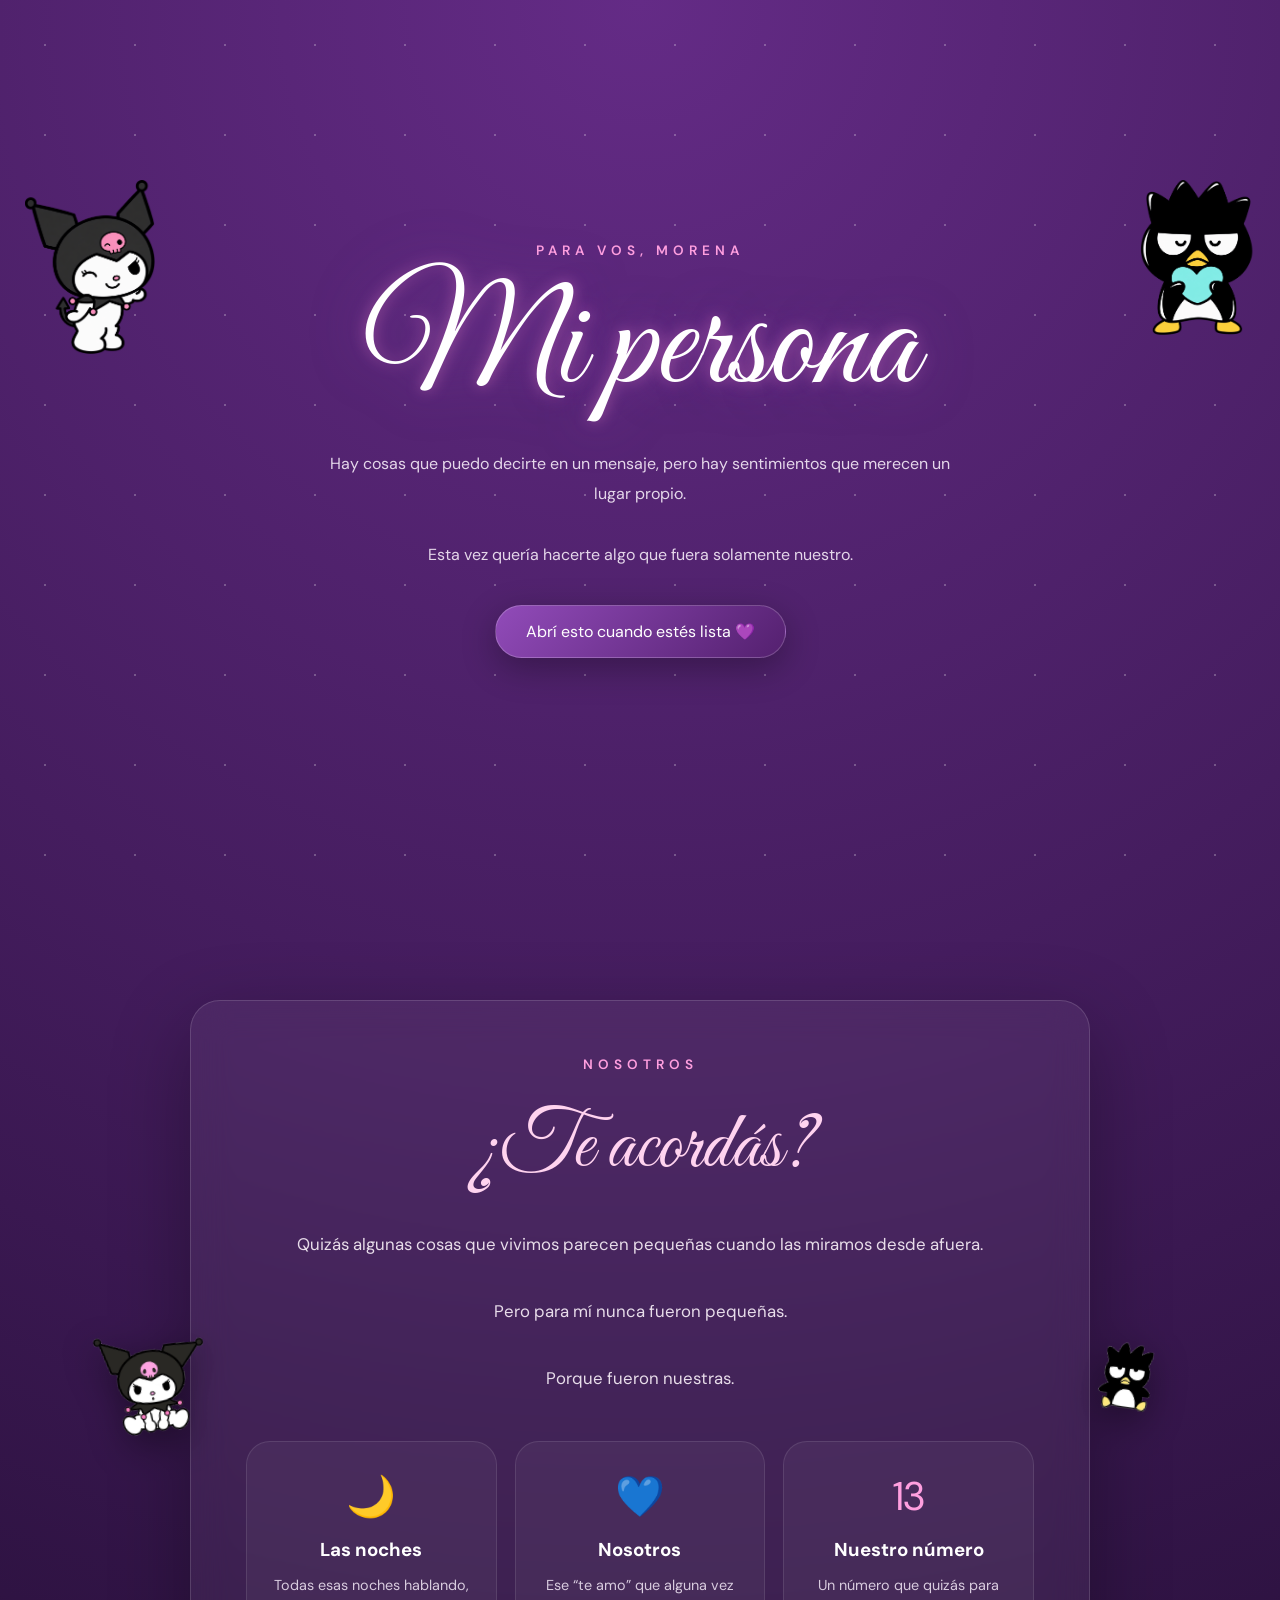
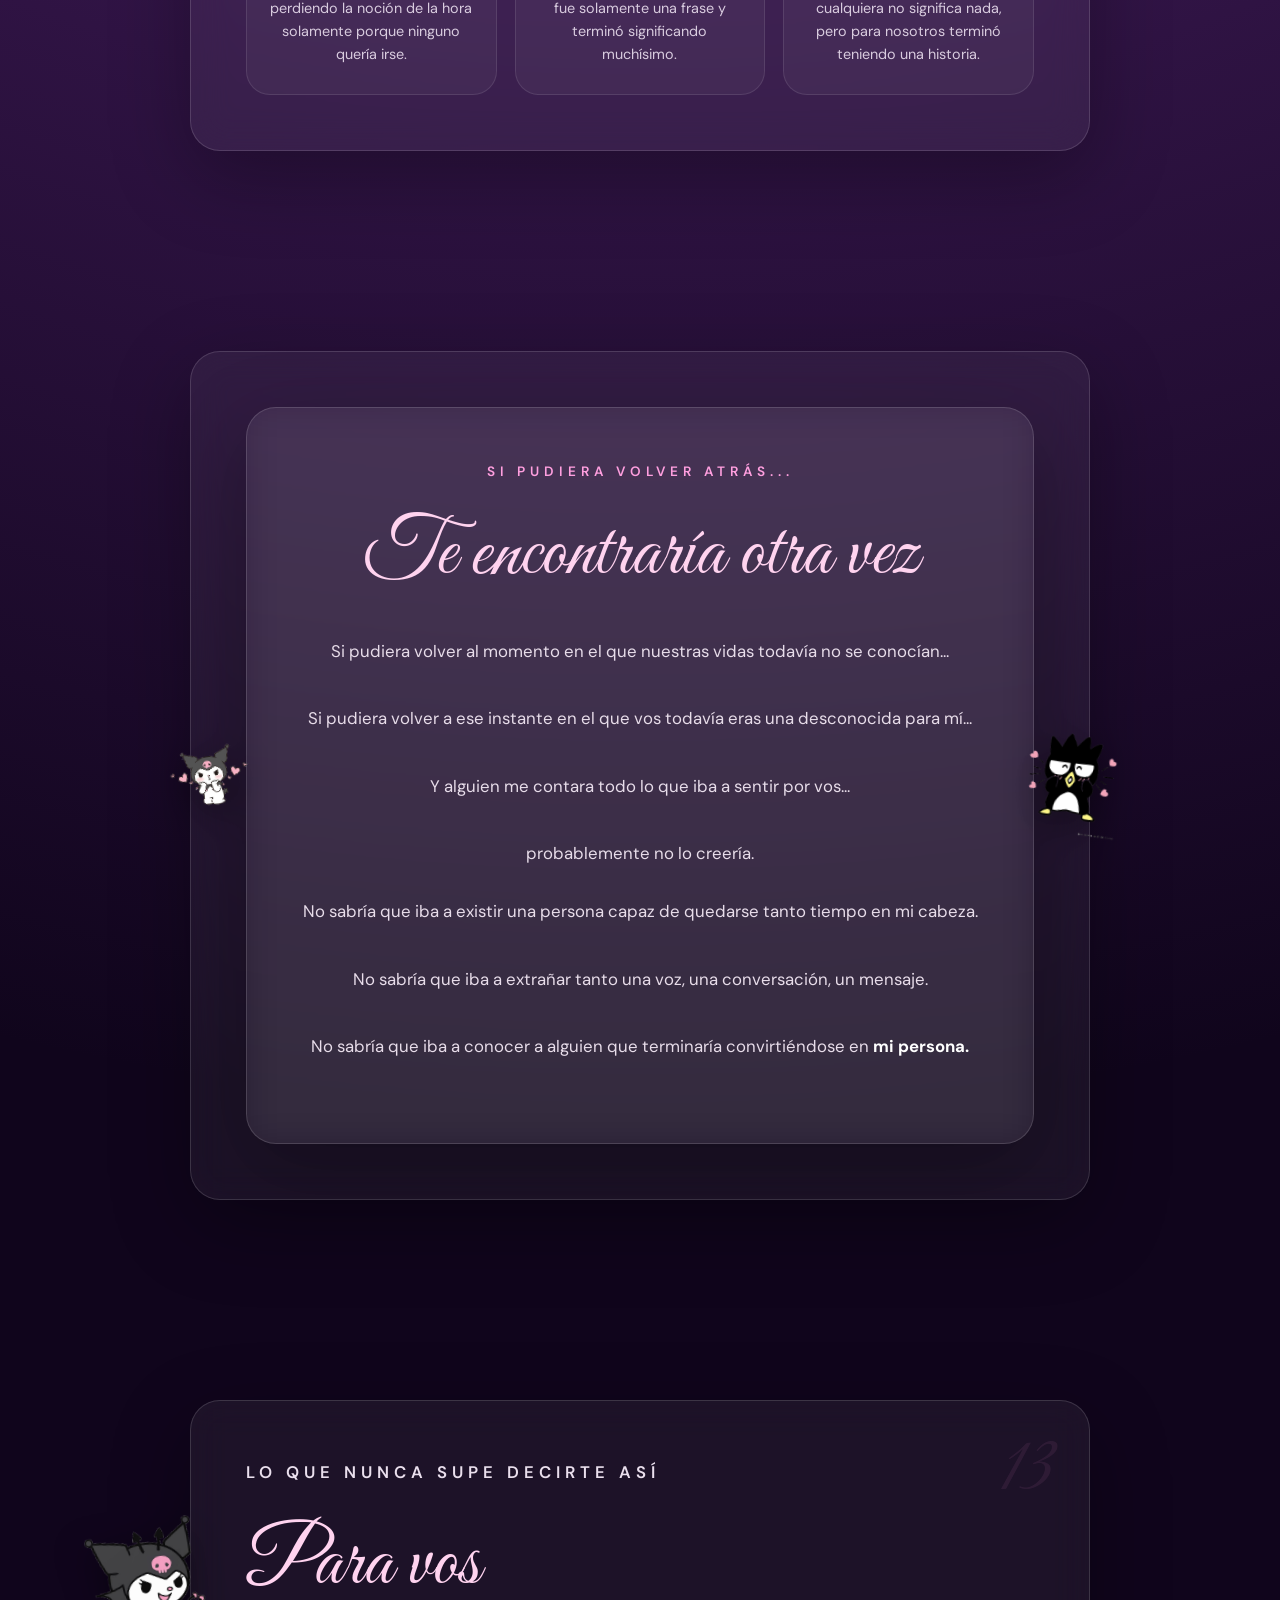
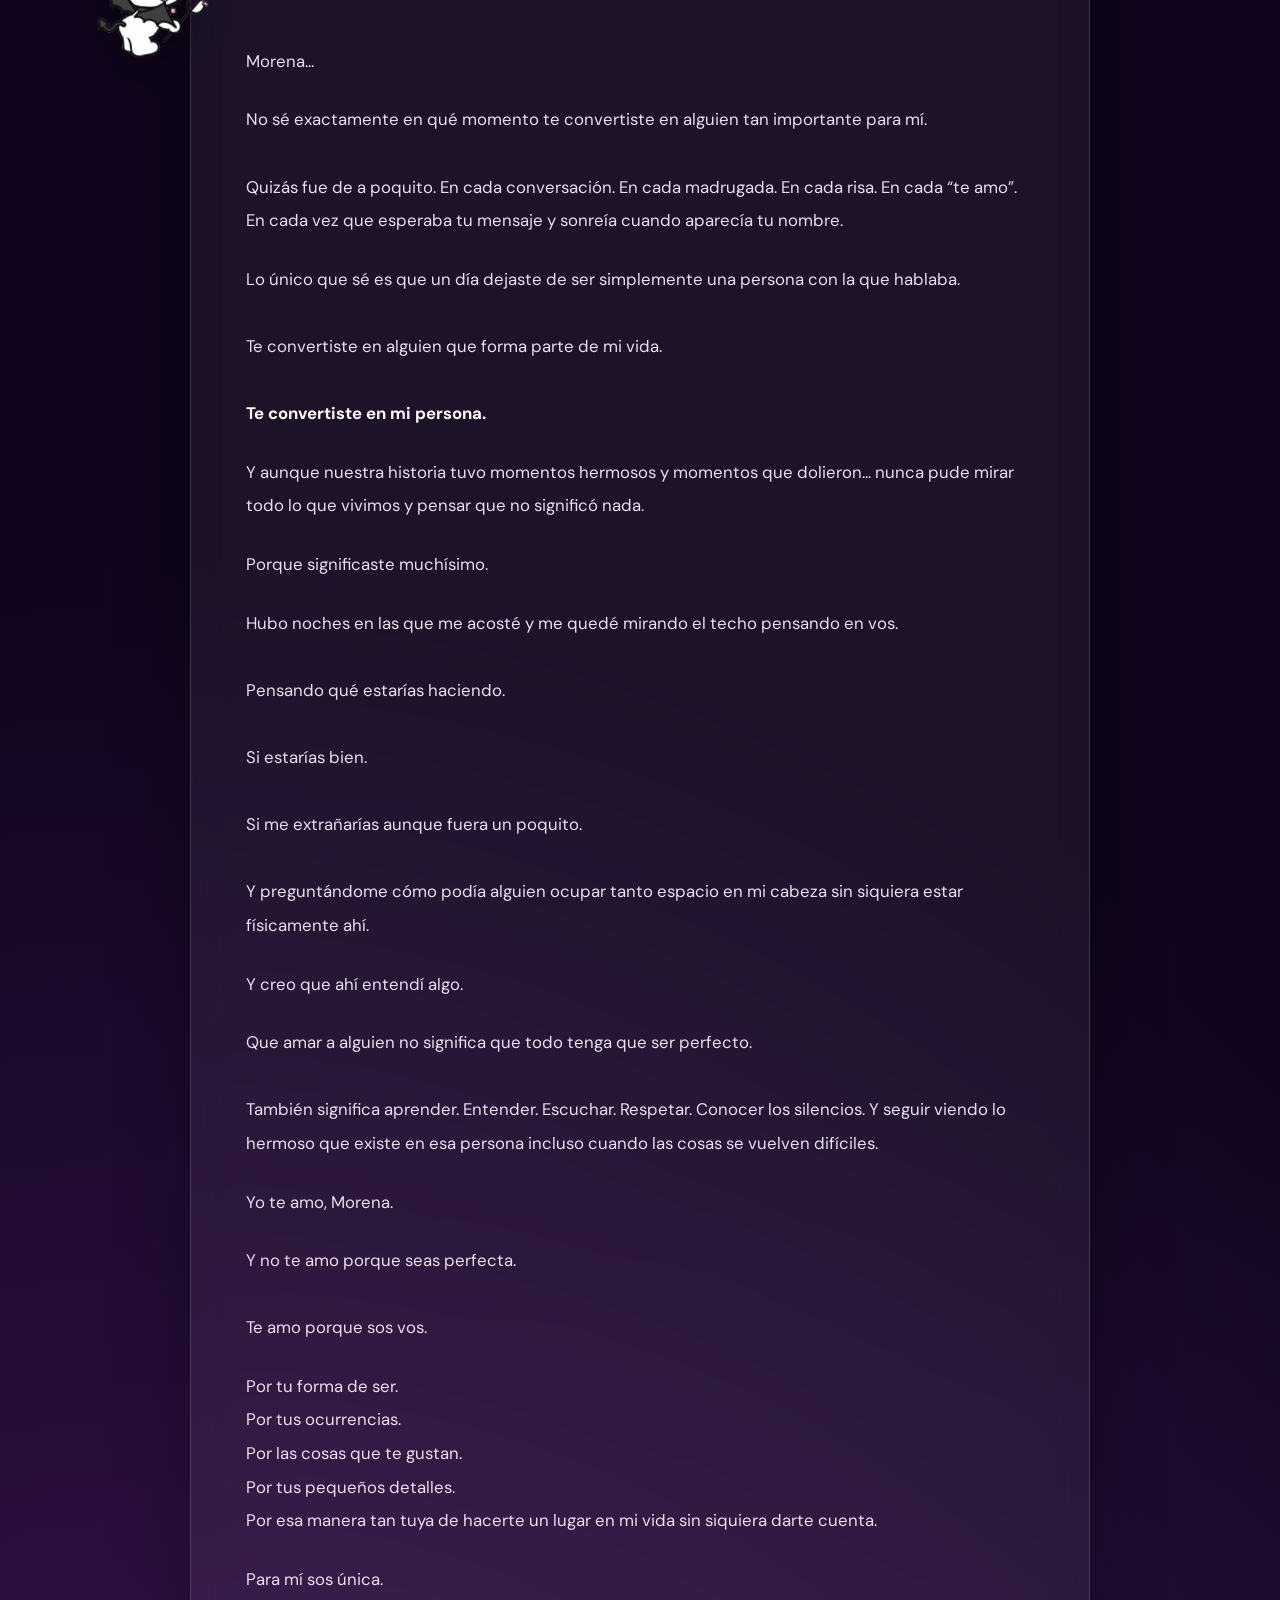
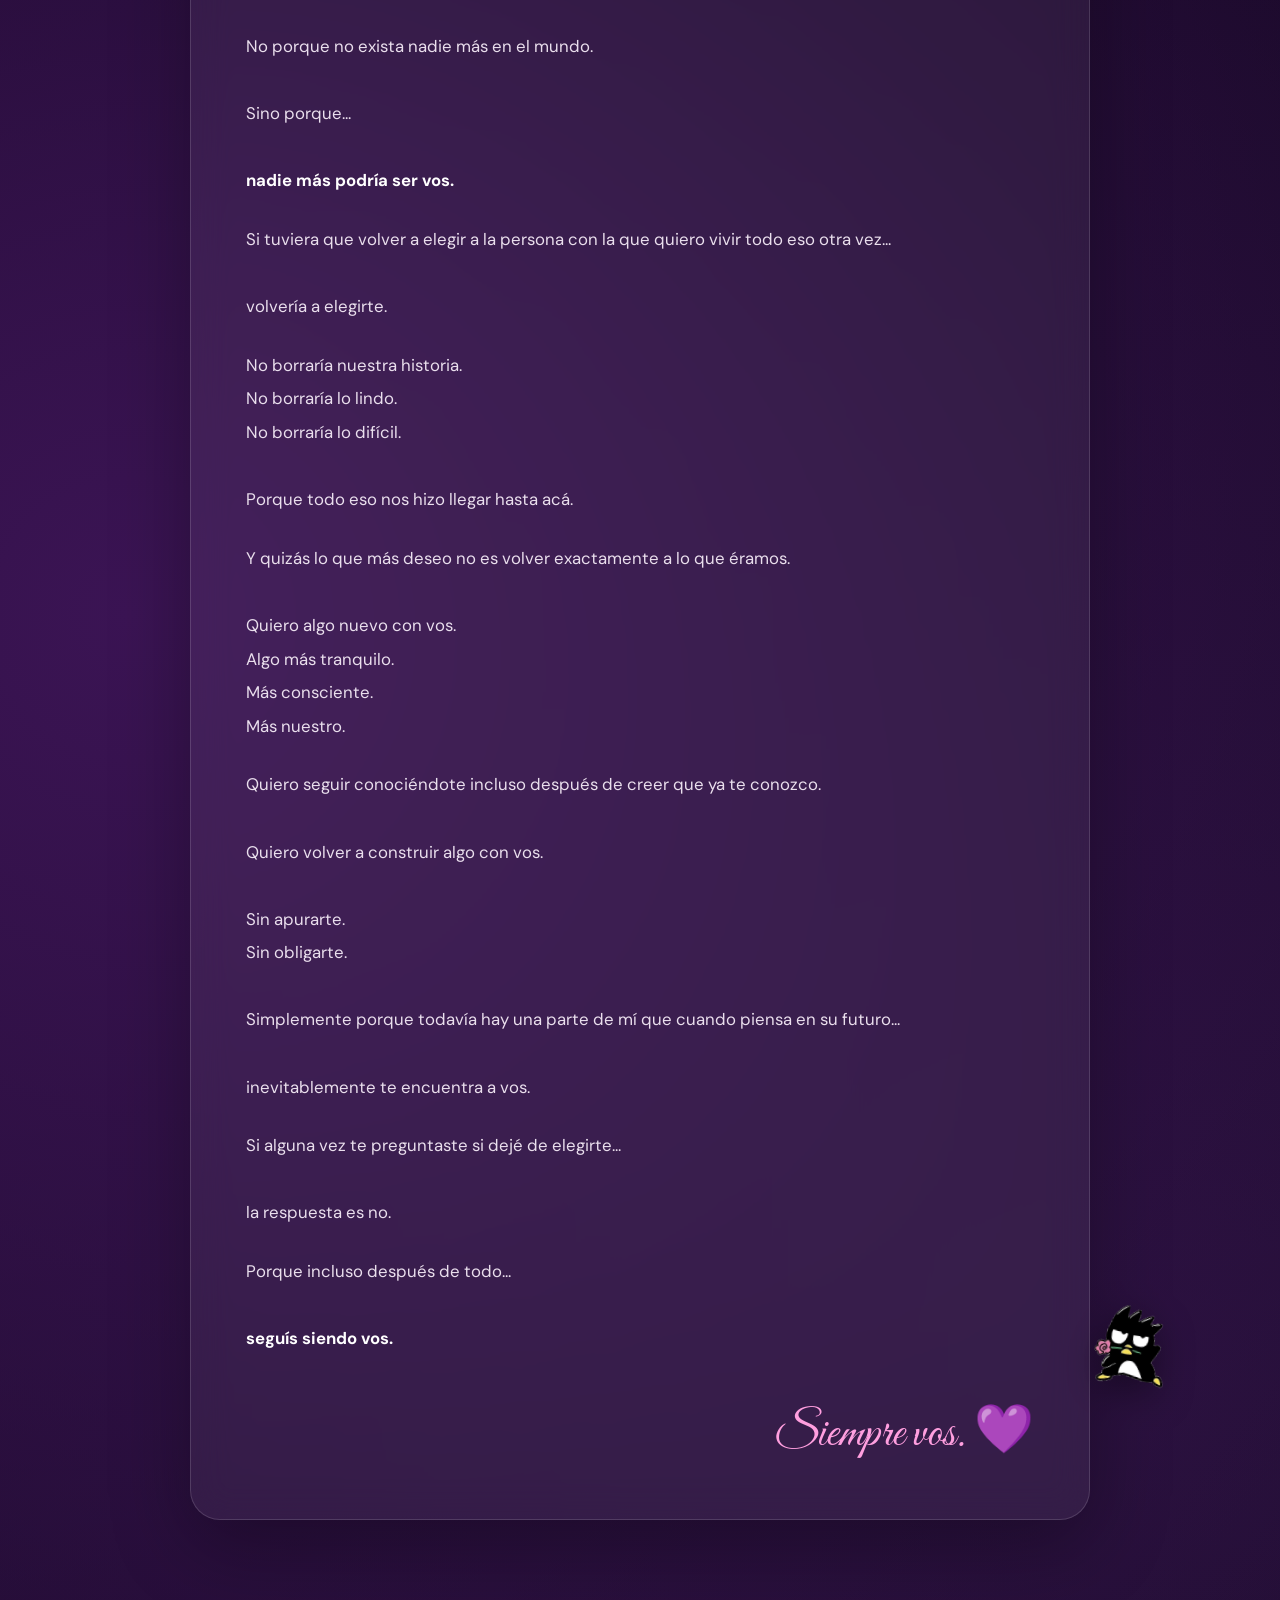
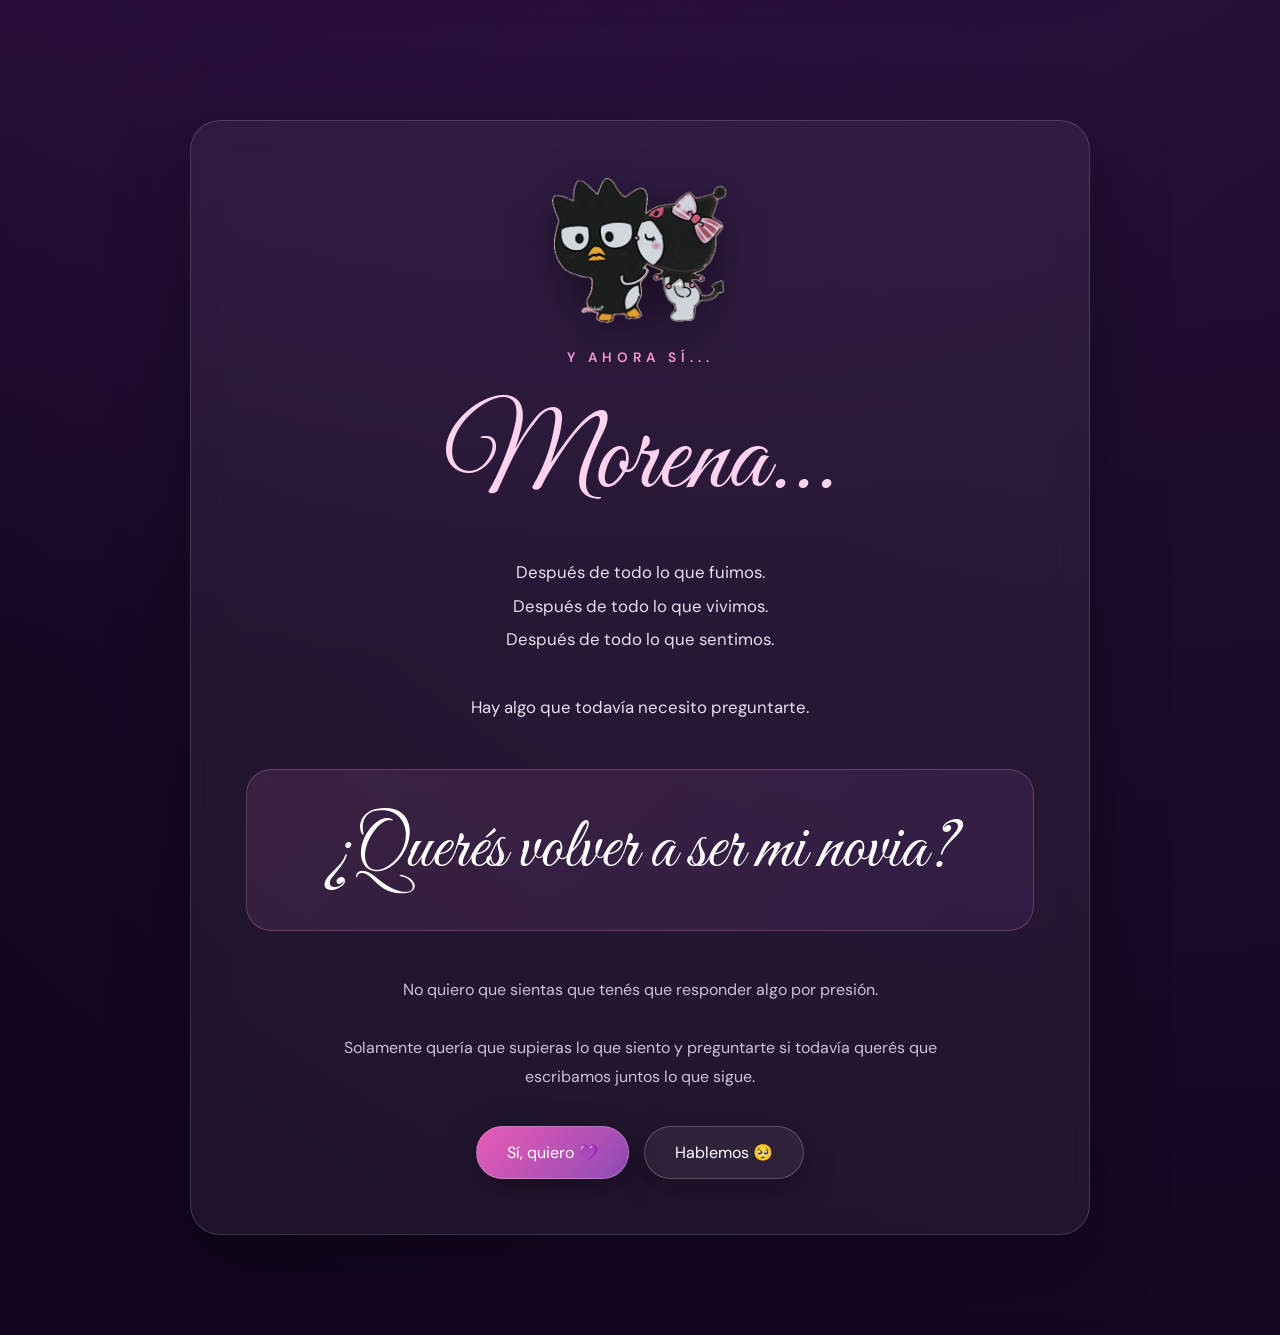
==== index.html @ 8d11f34e "Add files via upload" ====
<!DOCTYPE html>
<html lang="es">
<head>
    <meta charset="UTF-8">
    <meta name="viewport" content="width=device-width, initial-scale=1.0">

    <title>Para Morena 💜</title>

    <link rel="stylesheet" href="style.css">

    <link rel="preconnect" href="https://fonts.googleapis.com">
    <link rel="preconnect" href="https://fonts.gstatic.com" crossorigin>

    <link href="https://fonts.googleapis.com/css2?family=DM+Sans:wght@400;500;600;700&family=Great+Vibes&display=swap" rel="stylesheet">
</head>

<body>

    <!-- FONDO -->
    <div class="stars"></div>

    <!-- CORAZONES -->
    <div id="hearts-container"></div>


    <!-- ========================= -->
    <!-- KUROMI -->
    <!-- ========================= -->

    <div class="character kuromi">
    <img src="img/kuromi.png" alt="Kuromi">
</div>

<div class="character badtz">
    <img src="img/badtz.png" alt="Badtz">
</div>



    <!-- ========================= -->
    <!-- PORTADA -->
    <!-- ========================= -->

    <section class="hero">

        <div class="container">

            <p class="little-title">
                PARA VOS, MORENA
            </p>

            <h1>
                Mi persona
            </h1>

            <p class="hero-text">

                Hay cosas que puedo decirte en un mensaje,
                pero hay sentimientos que merecen un lugar propio.

                <br><br>

                Esta vez quería hacerte algo que fuera solamente nuestro.

            </p>

            <button
                class="main-button"
                onclick="goTo('memories')">

                Abrí esto cuando estés lista 💜

            </button>

        </div>

    </section>



    <!-- ========================= -->
    <!-- RECUERDOS -->
    <!-- ========================= -->

    <section id="memories">

        <div class="container">

            <div class="glass-card">
                <div class="section-character kuromi-memory">
    <img src="img/kuromi2.png" alt="Kuromi">
</div>

<div class="section-character badtz-memory">
    <img src="img/badtz2.png" alt="Badtz">
</div>

                <p class="little-title">
                    NOSOTROS
                </p>

                <h2>
                    ¿Te acordás?
                </h2>

                <p class="paragraph">

                    Quizás algunas cosas que vivimos parecen pequeñas
                    cuando las miramos desde afuera.

                    <br><br>

                    Pero para mí nunca fueron pequeñas.

                    <br><br>

                    Porque fueron nuestras.

                </p>


                <div class="memory-grid">


                    <div class="memory-card">

                        <div class="memory-icon">
                            🌙
                        </div>

                        <h3>
                            Las noches
                        </h3>

                        <p>
                            Todas esas noches hablando,
                            perdiendo la noción de la hora
                            solamente porque ninguno quería irse.
                        </p>

                    </div>


                    <div class="memory-card">

                        <div class="memory-icon">
                            💙
                        </div>

                        <h3>
                            Nosotros
                        </h3>

                        <p>
                            Ese “te amo” que alguna vez fue
                            solamente una frase y terminó
                            significando muchísimo.
                        </p>

                    </div>


                    <div class="memory-card">

                        <div class="memory-icon">
                            13
                        </div>

                        <h3>
                            Nuestro número
                        </h3>

                        <p>
                            Un número que quizás para cualquiera
                            no significa nada, pero para nosotros
                            terminó teniendo una historia.
                        </p>

                    </div>


                </div>

            </div>

        </div>

    </section>



    <!-- ========================= -->
    <!-- SI PUDIERA VOLVER -->
    <!-- ========================= -->

    <section>

        <div class="container">

            <div class="glass-card">
                <div class="glass-card">

    <div class="section-character kuromi-memory">
        <img src="img/kuromi3.png" alt="Kuromi">
    </div>

    <div class="section-character badtz-memory">
        <img src="img/badzt3.png" alt="Badtz">
    </div>

                <p class="little-title">
                    SI PUDIERA VOLVER ATRÁS...
                </p>

                <h2>
                    Te encontraría otra vez
                </h2>

                <p class="paragraph">

                    Si pudiera volver al momento en el que nuestras
                    vidas todavía no se conocían...

                    <br><br>

                    Si pudiera volver a ese instante en el que vos
                    todavía eras una desconocida para mí...

                    <br><br>

                    Y alguien me contara todo lo que iba a sentir
                    por vos...

                    <br><br>

                    probablemente no lo creería.

                </p>


                <p class="paragraph">

                    No sabría que iba a existir una persona capaz
                    de quedarse tanto tiempo en mi cabeza.

                    <br><br>

                    No sabría que iba a extrañar tanto una voz,
                    una conversación, un mensaje.

                    <br><br>

                    No sabría que iba a conocer a alguien
                    que terminaría convirtiéndose en
                    <strong>mi persona.</strong>

                </p>

            </div>

        </div>

    </section>



    <!-- ========================= -->
    <!-- CARTA -->
    <!-- ========================= -->

    <section>

        <div class="container">

            <div class="glass-card letter">
                <div class="section-character kuromi-letter">
    <img src="img/kuromi4.png" alt="Kuromi">
</div>

<div class="section-character badtz-letter">
    <img src="img/badtz4.png" alt="Badtz">
</div>  

                <p class="little-title">
                    LO QUE NUNCA SUPE DECIRTE ASÍ
                </p>

                <h2>
                    Para vos
                </h2>


                <p>
                    Morena...
                </p>


                <p>

                    No sé exactamente en qué momento te convertiste
                    en alguien tan importante para mí.

                    <br><br>

                    Quizás fue de a poquito.

                    En cada conversación.

                    En cada madrugada.

                    En cada risa.

                    En cada “te amo”.

                    En cada vez que esperaba tu mensaje
                    y sonreía cuando aparecía tu nombre.

                </p>


                <p>

                    Lo único que sé es que un día dejaste de ser
                    simplemente una persona con la que hablaba.

                    <br><br>

                    Te convertiste en alguien que forma parte
                    de mi vida.

                    <br><br>

                    <strong>
                        Te convertiste en mi persona.
                    </strong>

                </p>


                <p>

                    Y aunque nuestra historia tuvo momentos
                    hermosos y momentos que dolieron...

                    nunca pude mirar todo lo que vivimos
                    y pensar que no significó nada.

                </p>


                <p>

                    Porque significaste muchísimo.

                </p>


                <p>

                    Hubo noches en las que me acosté
                    y me quedé mirando el techo pensando en vos.

                    <br><br>

                    Pensando qué estarías haciendo.

                    <br><br>

                    Si estarías bien.

                    <br><br>

                    Si me extrañarías aunque fuera un poquito.

                    <br><br>

                    Y preguntándome cómo podía alguien
                    ocupar tanto espacio en mi cabeza
                    sin siquiera estar físicamente ahí.

                </p>


                <p>

                    Y creo que ahí entendí algo.

                </p>


                <p>

                    Que amar a alguien no significa que todo
                    tenga que ser perfecto.

                    <br><br>

                    También significa aprender.

                    Entender.

                    Escuchar.

                    Respetar.

                    Conocer los silencios.

                    Y seguir viendo lo hermoso que existe
                    en esa persona incluso cuando las cosas
                    se vuelven difíciles.

                </p>


                <p>

                    Yo te amo, Morena.

                </p>


                <p>

                    Y no te amo porque seas perfecta.

                    <br><br>

                    Te amo porque sos vos.

                </p>


                <p>

                    Por tu forma de ser.

                    <br>

                    Por tus ocurrencias.

                    <br>

                    Por las cosas que te gustan.

                    <br>

                    Por tus pequeños detalles.

                    <br>

                    Por esa manera tan tuya de hacerte
                    un lugar en mi vida sin siquiera darte cuenta.

                </p>


                <p>

                    Para mí sos única.

                    <br><br>

                    No porque no exista nadie más en el mundo.

                    <br><br>

                    Sino porque...

                    <br><br>

                    <strong>
                        nadie más podría ser vos.
                    </strong>

                </p>


                <p>

                    Si tuviera que volver a elegir a la persona
                    con la que quiero vivir todo eso otra vez...

                    <br><br>

                    volvería a elegirte.

                </p>


                <p>

                    No borraría nuestra historia.

                    <br>

                    No borraría lo lindo.

                    <br>

                    No borraría lo difícil.

                    <br><br>

                    Porque todo eso nos hizo llegar hasta acá.

                </p>


                <p>

                    Y quizás lo que más deseo no es volver
                    exactamente a lo que éramos.

                    <br><br>

                    Quiero algo nuevo con vos.

                    <br>

                    Algo más tranquilo.

                    <br>

                    Más consciente.

                    <br>

                    Más nuestro.

                </p>


                <p>

                    Quiero seguir conociéndote incluso después
                    de creer que ya te conozco.

                    <br><br>

                    Quiero volver a construir algo con vos.

                    <br><br>

                    Sin apurarte.

                    <br>

                    Sin obligarte.

                    <br><br>

                    Simplemente porque todavía hay una parte
                    de mí que cuando piensa en su futuro...

                    <br><br>

                    inevitablemente te encuentra a vos.

                </p>


                <p>

                    Si alguna vez te preguntaste si dejé
                    de elegirte...

                    <br><br>

                    la respuesta es no.

                </p>


                <p>

                    Porque incluso después de todo...

                    <br><br>

                    <strong>
                        seguís siendo vos.
                    </strong>

                </p>


                <div class="signature">

                    Siempre vos. 💜

                </div>

            </div>

        </div>

    </section>



    <!-- ========================= -->
    <!-- PEDIDO FINAL -->
    <!-- ========================= -->

    <section class="final-section">

        <div class="container">

            <div class="glass-card final-card">
                <div class="together-character">
    <img src="img/kuromiybadtz.png" alt="Kuromi y Badtz juntos">
</div>

                <p class="little-title">
                    Y AHORA SÍ...
                </p>


                <h2 class="big-question">
                    Morena...
                </h2>


                <p class="final-text">

                    Después de todo lo que fuimos.

                    <br>

                    Después de todo lo que vivimos.

                    <br>

                    Después de todo lo que sentimos.

                    <br><br>

                    Hay algo que todavía necesito preguntarte.

                </p>


                <div class="question-box">

                    <p>
                        ¿Querés volver a ser mi novia?
                    </p>

                </div>


                <p class="final-small">

                    No quiero que sientas que tenés que responder
                    algo por presión.

                    <br><br>

                    Solamente quería que supieras lo que siento
                    y preguntarte si todavía querés que escribamos
                    juntos lo que sigue.

                </p>


                <div class="buttons">

                    <button
                        class="main-button yes-button"
                        onclick="answerYes()">

                        Sí, quiero 💜

                    </button>


                    <button
                        class="main-button talk-button"
                        onclick="answerTalk()">

                        Hablemos 🥺

                    </button>

                </div>


                <div
                    id="final-message"
                    class="hidden-message">

                </div>

            </div>

        </div>

    </section>



    <!-- JAVASCRIPT -->

    <script src="script.js"></script>

</body>
</html>
---- style.css ----
/* ========================================
   CONFIGURACIÓN GENERAL
======================================== */

* {
    margin: 0;
    padding: 0;
    box-sizing: border-box;
}


html {
    scroll-behavior: smooth;
}


body {
    font-family: "DM Sans", sans-serif;

    color: white;

    background:
        radial-gradient(
            circle at 50% 0%,
            #642b86 0%,
            transparent 35%
        ),

        radial-gradient(
            circle at 10% 70%,
            #3b1454 0%,
            transparent 30%
        ),

        radial-gradient(
            circle at 90% 80%,
            #261039 0%,
            transparent 30%
        ),

        #10051c;

    overflow-x: hidden;
}


/* ========================================
   FONDO DE ESTRELLAS
======================================== */

.stars {
    position: fixed;

    inset: 0;

    z-index: 0;

    pointer-events: none;

    opacity: .25;

    background-image:
        radial-gradient(
            circle,
            white 1px,
            transparent 1px
        );

    background-size: 90px 90px;

    animation: starsMove 25s linear infinite;
}


@keyframes starsMove {

    from {
        background-position: 0 0;
    }

    to {
        background-position: 90px 90px;
    }

}



/* ========================================
   CONTENEDOR
======================================== */

.container {

    width: min(900px, 92%);

    margin: auto;

    text-align: center;

}



/* ========================================
   SECCIONES
======================================== */

section {

    position: relative;

    z-index: 2;

    min-height: 100vh;

    padding: 100px 20px;

    display: flex;

    align-items: center;

    justify-content: center;

}



/* ========================================
   PORTADA
======================================== */

.hero {

    min-height: 100vh;

}


.little-title {

    color: #ff9fdf;

    font-size: .85rem;

    letter-spacing: 5px;

    font-weight: 600;

    margin-bottom: 25px;

}


h1 {

    font-family: "Great Vibes", cursive;

    font-weight: 400;

    font-size: clamp(
        4.5rem,
        14vw,
        9rem
    );

    line-height: .9;

    text-shadow:

        0 0 15px rgba(
            255,
            143,
            216,
            .4
        ),

        0 0 50px rgba(
            142,
            75,
            183,
            .5
        );

}


.hero-text {

    max-width: 620px;

    margin: 35px auto;

    color: #e5d7ea;

    line-height: 1.9;

    font-size: 1rem;

}



/* ========================================
   BOTONES
======================================== */

.main-button {

    border: 1px solid
        rgba(
            255,
            255,
            255,
            .2
        );

    color: white;

    background:
        linear-gradient(
            135deg,
            #914bb9,
            #54206f
        );

    padding: 15px 30px;

    border-radius: 999px;

    font-family: inherit;

    font-size: 1rem;

    cursor: pointer;

    transition: .3s;

    box-shadow:
        0 10px 35px
        rgba(
            0,
            0,
            0,
            .3
        );

}


.main-button:hover {

    transform:
        translateY(-5px)
        scale(1.02);

    box-shadow:
        0 15px 45px
        rgba(
            255,
            143,
            216,
            .25
        );

}



/* ========================================
   TARJETAS
======================================== */

.glass-card {

    position: relative;

    padding: 55px;

    border-radius: 30px;

    background:
        rgba(
            255,
            255,
            255,
            .055
        );

    border:
        1px solid
        rgba(
            255,
            255,
            255,
            .14
        );

    backdrop-filter:
        blur(18px);

    -webkit-backdrop-filter:
        blur(18px);

    box-shadow:
        0 25px 80px
        rgba(
            0,
            0,
            0,
            .3
        );

}


h2 {

    font-family:
        "Great Vibes",
        cursive;

    font-size:
        clamp(
            3rem,
            8vw,
            5rem
        );

    font-weight: 400;

    color: #ffd3ef;

    margin-bottom: 30px;

}


.paragraph {

    color: #e8ddea;

    line-height: 2;

    font-size: 1.05rem;

    margin-bottom: 25px;

}


strong {

    color: white;

}



/* ========================================
   RECUERDOS
======================================== */

.memory-grid {

    display: grid;

    grid-template-columns:
        repeat(
            3,
            1fr
        );

    gap: 18px;

    margin-top: 45px;

}


.memory-card {

    padding: 28px 20px;

    min-height: 220px;

    display: flex;

    align-items: center;

    justify-content: center;

    flex-direction: column;

    border-radius: 24px;

    background:
        rgba(
            255,
            255,
            255,
            .045
        );

    border:
        1px solid
        rgba(
            255,
            255,
            255,
            .1
        );

    transition: .35s;

}


.memory-card:hover {

    transform:
        translateY(-8px);

    background:
        rgba(
            255,
            143,
            216,
            .08
        );

}


.memory-icon {

    font-size: 2.5rem;

    margin-bottom: 15px;

    color: #ff9fdf;

}


.memory-card h3 {

    margin-bottom: 12px;

}


.memory-card p {

    color: #d9ccdf;

    line-height: 1.6;

    font-size: .9rem;

}



/* ========================================
   CARTA
======================================== */

.letter {

    text-align: left;

}


.letter::after {

    content: "13";

    position: absolute;

    right: 35px;

    top: 20px;

    font-family:
        "Great Vibes",
        cursive;

    font-size: 5rem;

    color:
        rgba(
            255,
            143,
            216,
            .08
        );

}


.letter p {

    color: #eadfed;

    line-height: 2;

    margin-bottom: 25px;

    font-size: 1.05rem;

}


.signature {

    text-align: right;

    font-family:
        "Great Vibes",
        cursive;

    color: #ff9fdf;

    font-size: 3rem;

    margin-top: 45px;

}



/* ========================================
   FINAL
======================================== */

.final-section {

    min-height: 100vh;

}


.final-card {

    overflow: hidden;

}


.big-question {

    font-size:
        clamp(
            4rem,
            12vw,
            7rem
        );

    margin-bottom: 25px;

}


.final-text {

    color: #eadfed;

    line-height: 2;

    font-size: 1.05rem;

}


.question-box {

    margin:
        45px auto;

    padding:
        35px 20px;

    border-radius: 25px;

    background:
        linear-gradient(
            135deg,
            rgba(
                255,
                143,
                216,
                .1
            ),
            rgba(
                142,
                75,
                183,
                .12
            )
        );

    border:
        1px solid
        rgba(
            255,
            143,
            216,
            .25
        );

}


.question-box p {

    font-family:
        "Great Vibes",
        cursive;

    font-size:
        clamp(
            2.5rem,
            7vw,
            4.5rem
        );

    color: white;

}


.final-small {

    max-width: 600px;

    margin: auto;

    color: #cfc1d6;

    line-height: 1.8;

}


.buttons {

    margin-top: 35px;

    display: flex;

    justify-content: center;

    gap: 15px;

    flex-wrap: wrap;

}


.yes-button {

    background:
        linear-gradient(
            135deg,
            #e95bb5,
            #8e4bb7
        );

}


.talk-button {

    background:
        rgba(
            255,
            255,
            255,
            .06
        );

}


.hidden-message {

    margin-top: 45px;

    display: none;

    animation:
        messageAppear
        1s ease forwards;

}


@keyframes messageAppear {

    from {

        opacity: 0;

        transform:
            translateY(20px);

    }

    to {

        opacity: 1;

        transform:
            translateY(0);

    }

}


.hidden-message h3 {

    font-family:
        "Great Vibes",
        cursive;

    font-size: 4rem;

    color: #ff9fdf;

    margin-bottom: 20px;

}


.hidden-message p {

    color: #eadfed;

    line-height: 1.8;

}



/* ========================================
   CORAZONES
======================================== */

.floating-heart {

    position: fixed;

    bottom: -30px;

    z-index: 1;

    pointer-events: none;

    animation:
        floatHeart
        linear
        forwards;

}


@keyframes floatHeart {

    0% {

        transform:
            translateY(0)
            scale(.6)
            rotate(0deg);

        opacity: 0;

    }


    15% {

        opacity: .8;

    }


    100% {

        transform:
            translateY(-110vh)
            scale(1.3)
            rotate(25deg);

        opacity: 0;

    }

}



/* ========================================
   PERSONAJES - PORTADA
======================================== */

.character {
    position: absolute;
    z-index: 3;
    pointer-events: none;
}

.character img {
    display: block;
    height: auto;
}

.kuromi img {
    width: 130px;
}

.badtz img {
    width: 115px;
}

.kuromi {
    left: 25px;
    top: 180px;
}

.badtz {
    right: 25px;
    top: 180px;
}


/* ========================================
   PERSONAJES DENTRO DE LAS SECCIONES
======================================== */

.glass-card {
    position: relative;
}


/* Base */

.section-character {
    position: absolute;
    z-index: 4;
    pointer-events: none;
}

.section-character img {
    display: block;
    width: 120px;
    height: auto;
    filter:
        drop-shadow(
            0 10px 18px
            rgba(0, 0, 0, .4)
        );
}


/* ========================================
   KUROMI - RECUERDOS
======================================== */

.kuromi-memory {
    left: -95px;
    top: 50%;
    transform: translateY(-50%) rotate(-8deg);
}

.kuromi-memory img {
    width: 115px;
}


/* ========================================
   BADTZ - RECUERDOS
======================================== */

.badtz-memory {
    right: -90px;
    top: 50%;
    transform: translateY(-50%) rotate(8deg);
}

.badtz-memory img {
    width: 105px;
}


/* ========================================
   KUROMI - "TE ENCONTRARÍA OTRA VEZ"
======================================== */

.kuromi-memory:nth-of-type(1) {
    left: -95px;
}


/* ========================================
   PERSONAJES DE LA CARTA
======================================== */

.kuromi-letter {
    position: absolute;
    left: -100px;
    top: 120px;
    z-index: 4;
    pointer-events: none;
    transform: rotate(-8deg);
}

.kuromi-letter img {
    width: 115px;
    height: auto;
}


.badtz-letter {
    position: absolute;
    right: -95px;
    bottom: 120px;
    z-index: 4;
    pointer-events: none;
    transform: rotate(8deg);
}

.badtz-letter img {
    width: 105px;
    height: auto;
}


/* ========================================
   KUROMI + BADTZ JUNTOS
======================================== */

.together-character {
    display: flex;
    justify-content: center;
    align-items: center;
    margin-bottom: 25px;
}

.together-character img {
    width: 180px;
    max-width: 60%;
    height: auto;
    filter:
        drop-shadow(
            0 12px 25px
            rgba(0, 0, 0, .45)
        );
    animation: togetherAppear 1s ease;
}


@keyframes togetherAppear {

    from {
        opacity: 0;
        transform: scale(.7);
    }

    to {
        opacity: 1;
        transform: scale(1);
    }

}


/* ========================================
   ANIMACIÓN PERSONAJES
======================================== */

.section-character img {
    transition:
        transform .35s ease,
        opacity .35s ease;
}


/* ========================================
   CELULAR
======================================== */

@media (max-width: 900px) {

    .kuromi img {
        width: 100px;
    }

    .badtz img {
        width: 90px;
    }

    .kuromi {
        left: 5px;
        top: 150px;
    }

    .badtz {
        right: 5px;
        top: 150px;
    }

    /* En celular los ponemos un poco
       más cerca de la tarjeta */

    .kuromi-memory {
        left: -45px;
    }

    .badtz-memory {
        right: -40px;
    }

    .kuromi-memory img {
        width: 75px;
    }

    .badtz-memory img {
        width: 70px;
    }

    .kuromi-letter {
        left: -45px;
        top: 100px;
    }

    .badtz-letter {
        right: -40px;
        bottom: 100px;
    }

    .kuromi-letter img {
        width: 75px;
    }

    .badtz-letter img {
        width: 70px;
    }

    .together-character img {
        width: 150px;
        max-width: 65%;
    }
}


/* ========================================
   CELULAR CHICO
======================================== */

@media (max-width: 600px) {

    /* Los personajes de los costados
       se hacen todavía más chicos */

    .kuromi-memory {
        left: -25px;
    }

    .badtz-memory {
        right: -20px;
    }

    .kuromi-memory img {
        width: 60px;
    }

    .badtz-memory img {
        width: 55px;
    }

    .kuromi-letter {
        left: -25px;
    }

    .badtz-letter {
        right: -20px;
    }

    .kuromi-letter img {
        width: 60px;
    }

    .badtz-letter img {
        width: 55px;
    }
    /* ========================================
   RESPONSIVE - CELULAR
======================================== */

@media (max-width: 750px) {

    /* -------------------------------
       SECCIONES
    ------------------------------- */

    section {
        min-height: auto;
        padding: 70px 12px;
    }

    .container {
        width: 100%;
        max-width: 100%;
    }


    /* -------------------------------
       TARJETAS
    ------------------------------- */

    .glass-card {
        width: 100%;
        padding: 40px 22px;
        border-radius: 24px;
    }


    /* -------------------------------
       PORTADA
    ------------------------------- */

    h1 {
        font-size: clamp(4rem, 18vw, 6rem);
    }

    .hero-text {
        font-size: .95rem;
        line-height: 1.8;
        padding: 0 10px;
    }


    /* -------------------------------
       TÍTULOS
    ------------------------------- */

    h2 {
        font-size: clamp(3rem, 15vw, 4.5rem);
    }

    .little-title {
        font-size: .7rem;
        letter-spacing: 3px;
    }


    /* -------------------------------
       RECUERDOS
    ------------------------------- */

    .memory-grid {
        grid-template-columns: 1fr;
        gap: 15px;
        margin-top: 30px;
    }

    .memory-card {
        min-height: 190px;
        padding: 25px 18px;
    }

    .memory-card p {
        font-size: .9rem;
    }


    /* -------------------------------
       PERSONAJES DE LA PORTADA
    ------------------------------- */

    .kuromi {
        left: 0;
        top: 120px;
    }

    .badtz {
        right: 0;
        top: 120px;
    }

    .kuromi img {
        width: 75px;
    }

    .badtz img {
        width: 65px;
    }


    /* -------------------------------
       PERSONAJES DE LAS SECCIONES
    ------------------------------- */

    .section-character {
        z-index: 5;
    }

    /*
       En celular NO sobresalen demasiado
       de las tarjetas.
    */

    .kuromi-memory {
        left: -12px;
        top: 25px;
        transform: rotate(-8deg);
    }

    .badtz-memory {
        right: -10px;
        top: 25px;
        transform: rotate(8deg);
    }

    .kuromi-memory img {
        width: 65px;
    }

    .badtz-memory img {
        width: 58px;
    }


    /* -------------------------------
       CARTA
    ------------------------------- */

    .letter {
        padding: 40px 22px;
    }

    .letter p {
        font-size: .95rem;
        line-height: 1.85;
    }

    .letter::after {
        display: none;
    }

    .signature {
        font-size: 2.5rem;
    }

    .kuromi-letter {
        left: -10px;
        top: 70px;
        transform: rotate(-8deg);
    }

    .badtz-letter {
        right: -8px;
        bottom: 70px;
        transform: rotate(8deg);
    }

    .kuromi-letter img {
        width: 65px;
    }

    .badtz-letter img {
        width: 58px;
    }


    /* -------------------------------
       FINAL
    ------------------------------- */

    .final-card {
        padding: 40px 20px;
    }

    .big-question {
        font-size: clamp(4rem, 18vw, 6rem);
    }

    .final-text {
        font-size: .95rem;
    }

    .question-box {
        margin: 35px auto;
        padding: 25px 15px;
    }

    .question-box p {
        font-size: clamp(2.2rem, 10vw, 3.5rem);
        line-height: 1.1;
    }

    .final-small {
        font-size: .9rem;
    }


    /* -------------------------------
       KUROMI + BADTZ JUNTOS
    ------------------------------- */

    .together-character {
        margin-bottom: 20px;
    }

    .together-character img {
        width: 150px;
        max-width: 65%;
    }


    /* -------------------------------
       BOTONES
    ------------------------------- */

    .buttons {
        flex-direction: column;
        align-items: center;
        gap: 12px;
    }

    .main-button {
        width: 100%;
        max-width: 280px;
        padding: 14px 20px;
    }


    /* -------------------------------
       CORAZONES
    ------------------------------- */

    .floating-heart {
        font-size: 14px;
    }

}

}
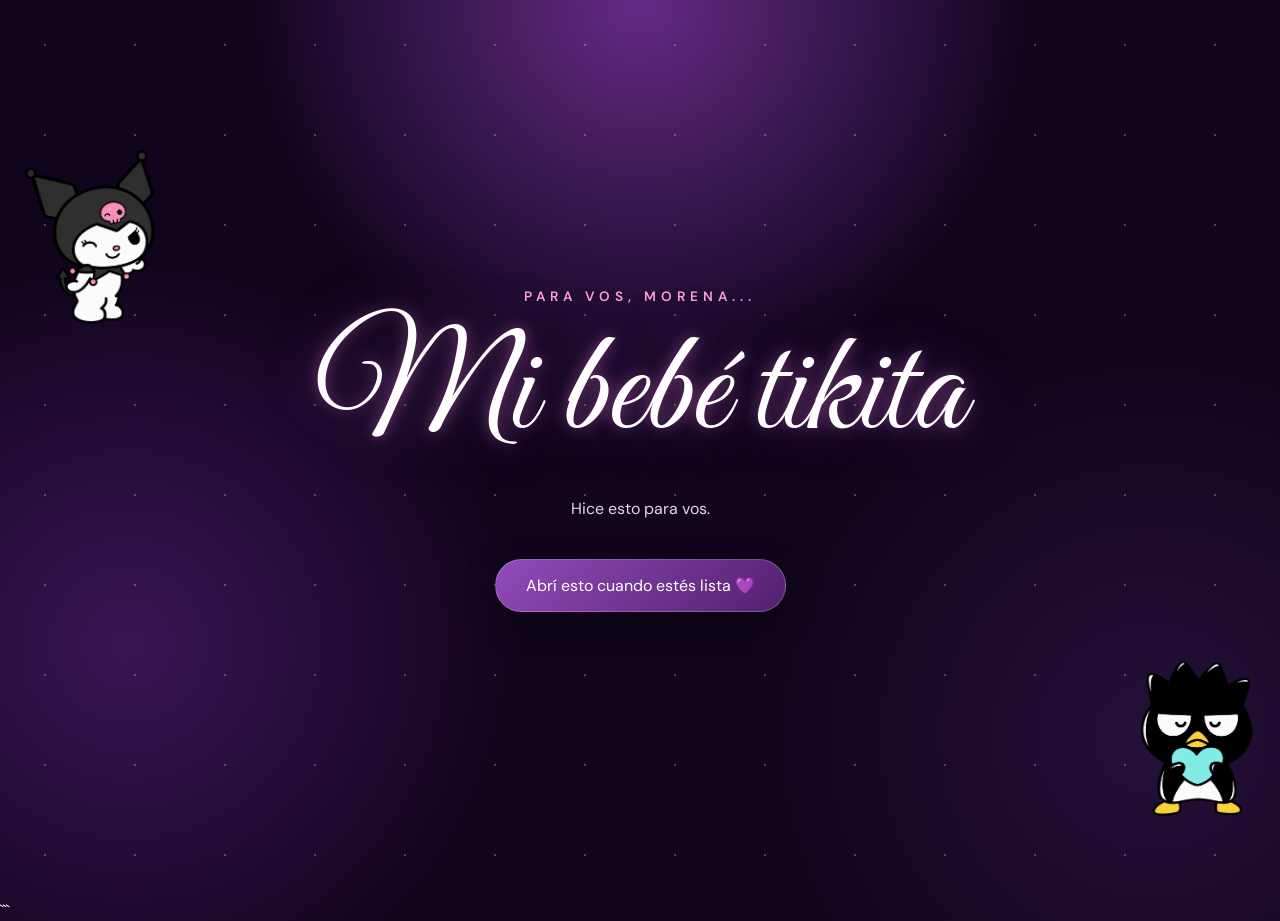
==== commit 39e3fa69: "Add files via upload" ====
--- a/index.html
+++ b/index.html
@@ -1,5 +1,6 @@
 <!DOCTYPE html>
 <html lang="es">
+
 <head>
     <meta charset="UTF-8">
     <meta name="viewport" content="width=device-width, initial-scale=1.0">
@@ -23,50 +24,38 @@
     <div id="hearts-container"></div>
 
 
-    <!-- ========================= -->
-    <!-- KUROMI -->
-    <!-- ========================= -->
+    <!-- PERSONAJES -->
 
     <div class="character kuromi">
-    <img src="img/kuromi.png" alt="Kuromi">
-</div>
+        <img src="img/kuromi.png" alt="Kuromi">
+    </div>
 
-<div class="character badtz">
-    <img src="img/badtz.png" alt="Badtz">
-</div>
+    <div class="character badtz">
+        <img src="img/badtz.png" alt="Badtz">
+    </div>
 
 
-
-    <!-- ========================= -->
     <!-- PORTADA -->
-    <!-- ========================= -->
 
     <section class="hero">
 
         <div class="container">
 
             <p class="little-title">
-                PARA VOS, MORENA
+                PARA VOS, MORENA...
             </p>
 
             <h1>
-                Mi persona
+                Mi bebé tikita
             </h1>
 
             <p class="hero-text">
-
-                Hay cosas que puedo decirte en un mensaje,
-                pero hay sentimientos que merecen un lugar propio.
-
-                <br><br>
-
-                Esta vez quería hacerte algo que fuera solamente nuestro.
-
+                Hice esto para vos.
             </p>
 
             <button
                 class="main-button"
-                onclick="goTo('memories')">
+                onclick="window.location.href='carta.html'">
 
                 Abrí esto cuando estés lista 💜
 
@@ -77,631 +66,8 @@
     </section>
 
 
-
-    <!-- ========================= -->
-    <!-- RECUERDOS -->
-    <!-- ========================= -->
-
-    <section id="memories">
-
-        <div class="container">
-
-            <div class="glass-card">
-                <div class="section-character kuromi-memory">
-    <img src="img/kuromi2.png" alt="Kuromi">
-</div>
-
-<div class="section-character badtz-memory">
-    <img src="img/badtz2.png" alt="Badtz">
-</div>
-
-                <p class="little-title">
-                    NOSOTROS
-                </p>
-
-                <h2>
-                    ¿Te acordás?
-                </h2>
-
-                <p class="paragraph">
-
-                    Quizás algunas cosas que vivimos parecen pequeñas
-                    cuando las miramos desde afuera.
-
-                    <br><br>
-
-                    Pero para mí nunca fueron pequeñas.
-
-                    <br><br>
-
-                    Porque fueron nuestras.
-
-                </p>
-
-
-                <div class="memory-grid">
-
-
-                    <div class="memory-card">
-
-                        <div class="memory-icon">
-                            🌙
-                        </div>
-
-                        <h3>
-                            Las noches
-                        </h3>
-
-                        <p>
-                            Todas esas noches hablando,
-                            perdiendo la noción de la hora
-                            solamente porque ninguno quería irse.
-                        </p>
-
-                    </div>
-
-
-                    <div class="memory-card">
-
-                        <div class="memory-icon">
-                            💙
-                        </div>
-
-                        <h3>
-                            Nosotros
-                        </h3>
-
-                        <p>
-                            Ese “te amo” que alguna vez fue
-                            solamente una frase y terminó
-                            significando muchísimo.
-                        </p>
-
-                    </div>
-
-
-                    <div class="memory-card">
-
-                        <div class="memory-icon">
-                            13
-                        </div>
-
-                        <h3>
-                            Nuestro número
-                        </h3>
-
-                        <p>
-                            Un número que quizás para cualquiera
-                            no significa nada, pero para nosotros
-                            terminó teniendo una historia.
-                        </p>
-
-                    </div>
-
-
-                </div>
-
-            </div>
-
-        </div>
-
-    </section>
-
-
-
-    <!-- ========================= -->
-    <!-- SI PUDIERA VOLVER -->
-    <!-- ========================= -->
-
-    <section>
-
-        <div class="container">
-
-            <div class="glass-card">
-                <div class="glass-card">
-
-    <div class="section-character kuromi-memory">
-        <img src="img/kuromi3.png" alt="Kuromi">
-    </div>
-
-    <div class="section-character badtz-memory">
-        <img src="img/badzt3.png" alt="Badtz">
-    </div>
-
-                <p class="little-title">
-                    SI PUDIERA VOLVER ATRÁS...
-                </p>
-
-                <h2>
-                    Te encontraría otra vez
-                </h2>
-
-                <p class="paragraph">
-
-                    Si pudiera volver al momento en el que nuestras
-                    vidas todavía no se conocían...
-
-                    <br><br>
-
-                    Si pudiera volver a ese instante en el que vos
-                    todavía eras una desconocida para mí...
-
-                    <br><br>
-
-                    Y alguien me contara todo lo que iba a sentir
-                    por vos...
-
-                    <br><br>
-
-                    probablemente no lo creería.
-
-                </p>
-
-
-                <p class="paragraph">
-
-                    No sabría que iba a existir una persona capaz
-                    de quedarse tanto tiempo en mi cabeza.
-
-                    <br><br>
-
-                    No sabría que iba a extrañar tanto una voz,
-                    una conversación, un mensaje.
-
-                    <br><br>
-
-                    No sabría que iba a conocer a alguien
-                    que terminaría convirtiéndose en
-                    <strong>mi persona.</strong>
-
-                </p>
-
-            </div>
-
-        </div>
-
-    </section>
-
-
-
-    <!-- ========================= -->
-    <!-- CARTA -->
-    <!-- ========================= -->
-
-    <section>
-
-        <div class="container">
-
-            <div class="glass-card letter">
-                <div class="section-character kuromi-letter">
-    <img src="img/kuromi4.png" alt="Kuromi">
-</div>
-
-<div class="section-character badtz-letter">
-    <img src="img/badtz4.png" alt="Badtz">
-</div>  
-
-                <p class="little-title">
-                    LO QUE NUNCA SUPE DECIRTE ASÍ
-                </p>
-
-                <h2>
-                    Para vos
-                </h2>
-
-
-                <p>
-                    Morena...
-                </p>
-
-
-                <p>
-
-                    No sé exactamente en qué momento te convertiste
-                    en alguien tan importante para mí.
-
-                    <br><br>
-
-                    Quizás fue de a poquito.
-
-                    En cada conversación.
-
-                    En cada madrugada.
-
-                    En cada risa.
-
-                    En cada “te amo”.
-
-                    En cada vez que esperaba tu mensaje
-                    y sonreía cuando aparecía tu nombre.
-
-                </p>
-
-
-                <p>
-
-                    Lo único que sé es que un día dejaste de ser
-                    simplemente una persona con la que hablaba.
-
-                    <br><br>
-
-                    Te convertiste en alguien que forma parte
-                    de mi vida.
-
-                    <br><br>
-
-                    <strong>
-                        Te convertiste en mi persona.
-                    </strong>
-
-                </p>
-
-
-                <p>
-
-                    Y aunque nuestra historia tuvo momentos
-                    hermosos y momentos que dolieron...
-
-                    nunca pude mirar todo lo que vivimos
-                    y pensar que no significó nada.
-
-                </p>
-
-
-                <p>
-
-                    Porque significaste muchísimo.
-
-                </p>
-
-
-                <p>
-
-                    Hubo noches en las que me acosté
-                    y me quedé mirando el techo pensando en vos.
-
-                    <br><br>
-
-                    Pensando qué estarías haciendo.
-
-                    <br><br>
-
-                    Si estarías bien.
-
-                    <br><br>
-
-                    Si me extrañarías aunque fuera un poquito.
-
-                    <br><br>
-
-                    Y preguntándome cómo podía alguien
-                    ocupar tanto espacio en mi cabeza
-                    sin siquiera estar físicamente ahí.
-
-                </p>
-
-
-                <p>
-
-                    Y creo que ahí entendí algo.
-
-                </p>
-
-
-                <p>
-
-                    Que amar a alguien no significa que todo
-                    tenga que ser perfecto.
-
-                    <br><br>
-
-                    También significa aprender.
-
-                    Entender.
-
-                    Escuchar.
-
-                    Respetar.
-
-                    Conocer los silencios.
-
-                    Y seguir viendo lo hermoso que existe
-                    en esa persona incluso cuando las cosas
-                    se vuelven difíciles.
-
-                </p>
-
-
-                <p>
-
-                    Yo te amo, Morena.
-
-                </p>
-
-
-                <p>
-
-                    Y no te amo porque seas perfecta.
-
-                    <br><br>
-
-                    Te amo porque sos vos.
-
-                </p>
-
-
-                <p>
-
-                    Por tu forma de ser.
-
-                    <br>
-
-                    Por tus ocurrencias.
-
-                    <br>
-
-                    Por las cosas que te gustan.
-
-                    <br>
-
-                    Por tus pequeños detalles.
-
-                    <br>
-
-                    Por esa manera tan tuya de hacerte
-                    un lugar en mi vida sin siquiera darte cuenta.
-
-                </p>
-
-
-                <p>
-
-                    Para mí sos única.
-
-                    <br><br>
-
-                    No porque no exista nadie más en el mundo.
-
-                    <br><br>
-
-                    Sino porque...
-
-                    <br><br>
-
-                    <strong>
-                        nadie más podría ser vos.
-                    </strong>
-
-                </p>
-
-
-                <p>
-
-                    Si tuviera que volver a elegir a la persona
-                    con la que quiero vivir todo eso otra vez...
-
-                    <br><br>
-
-                    volvería a elegirte.
-
-                </p>
-
-
-                <p>
-
-                    No borraría nuestra historia.
-
-                    <br>
-
-                    No borraría lo lindo.
-
-                    <br>
-
-                    No borraría lo difícil.
-
-                    <br><br>
-
-                    Porque todo eso nos hizo llegar hasta acá.
-
-                </p>
-
-
-                <p>
-
-                    Y quizás lo que más deseo no es volver
-                    exactamente a lo que éramos.
-
-                    <br><br>
-
-                    Quiero algo nuevo con vos.
-
-                    <br>
-
-                    Algo más tranquilo.
-
-                    <br>
-
-                    Más consciente.
-
-                    <br>
-
-                    Más nuestro.
-
-                </p>
-
-
-                <p>
-
-                    Quiero seguir conociéndote incluso después
-                    de creer que ya te conozco.
-
-                    <br><br>
-
-                    Quiero volver a construir algo con vos.
-
-                    <br><br>
-
-                    Sin apurarte.
-
-                    <br>
-
-                    Sin obligarte.
-
-                    <br><br>
-
-                    Simplemente porque todavía hay una parte
-                    de mí que cuando piensa en su futuro...
-
-                    <br><br>
-
-                    inevitablemente te encuentra a vos.
-
-                </p>
-
-
-                <p>
-
-                    Si alguna vez te preguntaste si dejé
-                    de elegirte...
-
-                    <br><br>
-
-                    la respuesta es no.
-
-                </p>
-
-
-                <p>
-
-                    Porque incluso después de todo...
-
-                    <br><br>
-
-                    <strong>
-                        seguís siendo vos.
-                    </strong>
-
-                </p>
-
-
-                <div class="signature">
-
-                    Siempre vos. 💜
-
-                </div>
-
-            </div>
-
-        </div>
-
-    </section>
-
-
-
-    <!-- ========================= -->
-    <!-- PEDIDO FINAL -->
-    <!-- ========================= -->
-
-    <section class="final-section">
-
-        <div class="container">
-
-            <div class="glass-card final-card">
-                <div class="together-character">
-    <img src="img/kuromiybadtz.png" alt="Kuromi y Badtz juntos">
-</div>
-
-                <p class="little-title">
-                    Y AHORA SÍ...
-                </p>
-
-
-                <h2 class="big-question">
-                    Morena...
-                </h2>
-
-
-                <p class="final-text">
-
-                    Después de todo lo que fuimos.
-
-                    <br>
-
-                    Después de todo lo que vivimos.
-
-                    <br>
-
-                    Después de todo lo que sentimos.
-
-                    <br><br>
-
-                    Hay algo que todavía necesito preguntarte.
-
-                </p>
-
-
-                <div class="question-box">
-
-                    <p>
-                        ¿Querés volver a ser mi novia?
-                    </p>
-
-                </div>
-
-
-                <p class="final-small">
-
-                    No quiero que sientas que tenés que responder
-                    algo por presión.
-
-                    <br><br>
-
-                    Solamente quería que supieras lo que siento
-                    y preguntarte si todavía querés que escribamos
-                    juntos lo que sigue.
-
-                </p>
-
-
-                <div class="buttons">
-
-                    <button
-                        class="main-button yes-button"
-                        onclick="answerYes()">
-
-                        Sí, quiero 💜
-
-                    </button>
-
-
-                    <button
-                        class="main-button talk-button"
-                        onclick="answerTalk()">
-
-                        Hablemos 🥺
-
-                    </button>
-
-                </div>
-
-
-                <div
-                    id="final-message"
-                    class="hidden-message">
-
-                </div>
-
-            </div>
-
-        </div>
-
-    </section>
-
-
-
-    <!-- JAVASCRIPT -->
-
     <script src="script.js"></script>
 
 </body>
-</html>+</html>
+```
--- a/style.css
+++ b/style.css
@@ -8,15 +8,12 @@
     box-sizing: border-box;
 }
 
-
 html {
     scroll-behavior: smooth;
 }
 
-
 body {
     font-family: "DM Sans", sans-serif;
-
     color: white;
 
     background:
@@ -25,19 +22,16 @@
             #642b86 0%,
             transparent 35%
         ),
-
         radial-gradient(
             circle at 10% 70%,
             #3b1454 0%,
             transparent 30%
         ),
-
         radial-gradient(
             circle at 90% 80%,
             #261039 0%,
             transparent 30%
         ),
-
         #10051c;
 
     overflow-x: hidden;
@@ -50,13 +44,9 @@
 
 .stars {
     position: fixed;
-
     inset: 0;
-
     z-index: 0;
-
     pointer-events: none;
-
     opacity: .25;
 
     background-image:
@@ -67,13 +57,10 @@
         );
 
     background-size: 90px 90px;
-
     animation: starsMove 25s linear infinite;
 }
 
-
 @keyframes starsMove {
-
     from {
         background-position: 0 0;
     }
@@ -81,9 +68,7 @@
     to {
         background-position: 90px 90px;
     }
-
-}
-
+}
 
 
 /* ========================================
@@ -91,15 +76,10 @@
 ======================================== */
 
 .container {
-
     width: min(900px, 92%);
-
     margin: auto;
-
     text-align: center;
-
-}
-
+}
 
 
 /* ========================================
@@ -107,23 +87,16 @@
 ======================================== */
 
 section {
-
     position: relative;
-
     z-index: 2;
 
     min-height: 100vh;
-
     padding: 100px 20px;
 
     display: flex;
-
     align-items: center;
-
     justify-content: center;
-
-}
-
+}
 
 
 /* ========================================
@@ -131,31 +104,19 @@
 ======================================== */
 
 .hero {
-
     min-height: 100vh;
-
-}
-
+}
 
 .little-title {
-
     color: #ff9fdf;
-
     font-size: .85rem;
-
     letter-spacing: 5px;
-
     font-weight: 600;
-
     margin-bottom: 25px;
-
-}
-
+}
 
 h1 {
-
     font-family: "Great Vibes", cursive;
-
     font-weight: 400;
 
     font-size: clamp(
@@ -167,38 +128,18 @@
     line-height: .9;
 
     text-shadow:
-
-        0 0 15px rgba(
-            255,
-            143,
-            216,
-            .4
-        ),
-
-        0 0 50px rgba(
-            142,
-            75,
-            183,
-            .5
-        );
-
-}
-
+        0 0 15px rgba(255, 143, 216, .4),
+        0 0 50px rgba(142, 75, 183, .5);
+}
 
 .hero-text {
-
     max-width: 620px;
-
     margin: 35px auto;
 
     color: #e5d7ea;
-
     line-height: 1.9;
-
     font-size: 1rem;
-
-}
-
+}
 
 
 /* ========================================
@@ -206,14 +147,7 @@
 ======================================== */
 
 .main-button {
-
-    border: 1px solid
-        rgba(
-            255,
-            255,
-            255,
-            .2
-        );
+    border: 1px solid rgba(255, 255, 255, .2);
 
     color: white;
 
@@ -225,46 +159,26 @@
         );
 
     padding: 15px 30px;
-
     border-radius: 999px;
 
     font-family: inherit;
-
     font-size: 1rem;
 
     cursor: pointer;
-
     transition: .3s;
 
     box-shadow:
-        0 10px 35px
-        rgba(
-            0,
-            0,
-            0,
-            .3
-        );
-
-}
-
+        0 10px 35px rgba(0, 0, 0, .3);
+}
 
 .main-button:hover {
-
     transform:
         translateY(-5px)
         scale(1.02);
 
     box-shadow:
-        0 15px 45px
-        rgba(
-            255,
-            143,
-            216,
-            .25
-        );
-
-}
-
+        0 15px 45px rgba(255, 143, 216, .25);
+}
 
 
 /* ========================================
@@ -272,53 +186,26 @@
 ======================================== */
 
 .glass-card {
-
     position: relative;
 
     padding: 55px;
-
     border-radius: 30px;
 
     background:
-        rgba(
-            255,
-            255,
-            255,
-            .055
-        );
+        rgba(255, 255, 255, .055);
 
     border:
-        1px solid
-        rgba(
-            255,
-            255,
-            255,
-            .14
-        );
-
-    backdrop-filter:
-        blur(18px);
-
-    -webkit-backdrop-filter:
-        blur(18px);
+        1px solid rgba(255, 255, 255, .14);
+
+    backdrop-filter: blur(18px);
+    -webkit-backdrop-filter: blur(18px);
 
     box-shadow:
-        0 25px 80px
-        rgba(
-            0,
-            0,
-            0,
-            .3
-        );
-
-}
-
+        0 25px 80px rgba(0, 0, 0, .3);
+}
 
 h2 {
-
-    font-family:
-        "Great Vibes",
-        cursive;
+    font-family: "Great Vibes", cursive;
 
     font-size:
         clamp(
@@ -328,33 +215,21 @@
         );
 
     font-weight: 400;
-
     color: #ffd3ef;
 
     margin-bottom: 30px;
-
-}
-
+}
 
 .paragraph {
-
     color: #e8ddea;
-
     line-height: 2;
-
     font-size: 1.05rem;
-
     margin-bottom: 25px;
-
-}
-
+}
 
 strong {
-
     color: white;
-
-}
-
+}
 
 
 /* ========================================
@@ -362,104 +237,57 @@
 ======================================== */
 
 .memory-grid {
-
     display: grid;
 
     grid-template-columns:
-        repeat(
-            3,
-            1fr
-        );
+        repeat(3, 1fr);
 
     gap: 18px;
-
     margin-top: 45px;
-
-}
-
+}
 
 .memory-card {
-
     padding: 28px 20px;
-
     min-height: 220px;
 
     display: flex;
-
     align-items: center;
-
     justify-content: center;
-
     flex-direction: column;
 
     border-radius: 24px;
 
     background:
-        rgba(
-            255,
-            255,
-            255,
-            .045
-        );
+        rgba(255, 255, 255, .045);
 
     border:
-        1px solid
-        rgba(
-            255,
-            255,
-            255,
-            .1
-        );
+        1px solid rgba(255, 255, 255, .1);
 
     transition: .35s;
-
-}
-
+}
 
 .memory-card:hover {
-
-    transform:
-        translateY(-8px);
+    transform: translateY(-8px);
 
     background:
-        rgba(
-            255,
-            143,
-            216,
-            .08
-        );
-
-}
-
+        rgba(255, 143, 216, .08);
+}
 
 .memory-icon {
-
     font-size: 2.5rem;
-
     margin-bottom: 15px;
-
     color: #ff9fdf;
-
-}
-
+}
 
 .memory-card h3 {
-
     margin-bottom: 12px;
-
-}
-
+}
 
 .memory-card p {
-
     color: #d9ccdf;
-
     line-height: 1.6;
-
     font-size: .9rem;
-
-}
-
+}
 
 
 /* ========================================
@@ -467,68 +295,41 @@
 ======================================== */
 
 .letter {
-
     text-align: left;
-
-}
-
+}
 
 .letter::after {
-
     content: "13";
 
     position: absolute;
-
     right: 35px;
-
     top: 20px;
 
-    font-family:
-        "Great Vibes",
-        cursive;
+    font-family: "Great Vibes", cursive;
 
     font-size: 5rem;
 
     color:
-        rgba(
-            255,
-            143,
-            216,
-            .08
-        );
-
-}
-
+        rgba(255, 143, 216, .08);
+}
 
 .letter p {
-
     color: #eadfed;
-
     line-height: 2;
-
     margin-bottom: 25px;
-
     font-size: 1.05rem;
-
-}
-
+}
 
 .signature {
-
     text-align: right;
 
-    font-family:
-        "Great Vibes",
-        cursive;
+    font-family: "Great Vibes", cursive;
 
     color: #ff9fdf;
-
     font-size: 3rem;
 
     margin-top: 45px;
-
-}
-
+}
 
 
 /* ========================================
@@ -536,21 +337,14 @@
 ======================================== */
 
 .final-section {
-
     min-height: 100vh;
-
-}
-
+}
 
 .final-card {
-
     overflow: hidden;
-
-}
-
+}
 
 .big-question {
-
     font-size:
         clamp(
             4rem,
@@ -559,65 +353,33 @@
         );
 
     margin-bottom: 25px;
-
-}
-
+}
 
 .final-text {
-
     color: #eadfed;
-
     line-height: 2;
-
     font-size: 1.05rem;
-
-}
-
+}
 
 .question-box {
-
-    margin:
-        45px auto;
-
-    padding:
-        35px 20px;
+    margin: 45px auto;
+    padding: 35px 20px;
 
     border-radius: 25px;
 
     background:
         linear-gradient(
             135deg,
-            rgba(
-                255,
-                143,
-                216,
-                .1
-            ),
-            rgba(
-                142,
-                75,
-                183,
-                .12
-            )
+            rgba(255, 143, 216, .1),
+            rgba(142, 75, 183, .12)
         );
 
     border:
-        1px solid
-        rgba(
-            255,
-            143,
-            216,
-            .25
-        );
-
-}
-
+        1px solid rgba(255, 143, 216, .25);
+}
 
 .question-box p {
-
-    font-family:
-        "Great Vibes",
-        cursive;
+    font-family: "Great Vibes", cursive;
 
     font-size:
         clamp(
@@ -627,122 +389,74 @@
         );
 
     color: white;
-
-}
-
+}
 
 .final-small {
-
     max-width: 600px;
-
     margin: auto;
 
     color: #cfc1d6;
-
     line-height: 1.8;
-
-}
-
+}
 
 .buttons {
-
     margin-top: 35px;
 
     display: flex;
-
     justify-content: center;
 
     gap: 15px;
-
     flex-wrap: wrap;
-
-}
-
+}
 
 .yes-button {
-
     background:
         linear-gradient(
             135deg,
             #e95bb5,
             #8e4bb7
         );
-
-}
-
+}
 
 .talk-button {
-
     background:
-        rgba(
-            255,
-            255,
-            255,
-            .06
-        );
-
-}
-
+        rgba(255, 255, 255, .06);
+}
 
 .hidden-message {
-
     margin-top: 45px;
-
     display: none;
 
     animation:
         messageAppear
         1s ease forwards;
-
-}
-
+}
 
 @keyframes messageAppear {
-
     from {
-
         opacity: 0;
-
-        transform:
-            translateY(20px);
-
+        transform: translateY(20px);
     }
 
     to {
-
         opacity: 1;
-
-        transform:
-            translateY(0);
-
-    }
-
-}
-
+        transform: translateY(0);
+    }
+}
 
 .hidden-message h3 {
-
-    font-family:
-        "Great Vibes",
-        cursive;
+    font-family: "Great Vibes", cursive;
 
     font-size: 4rem;
-
     color: #ff9fdf;
 
     margin-bottom: 20px;
-
-}
-
+}
 
 .hidden-message p {
-
     color: #eadfed;
-
     line-height: 1.8;
-
-}
-
+}
 
 
 /* ========================================
@@ -750,57 +464,41 @@
 ======================================== */
 
 .floating-heart {
-
     position: fixed;
-
     bottom: -30px;
 
     z-index: 1;
-
     pointer-events: none;
 
     animation:
         floatHeart
         linear
         forwards;
-
-}
-
+}
 
 @keyframes floatHeart {
-
     0% {
-
         transform:
             translateY(0)
             scale(.6)
             rotate(0deg);
 
         opacity: 0;
-
-    }
-
+    }
 
     15% {
-
         opacity: .8;
-
-    }
-
+    }
 
     100% {
-
         transform:
             translateY(-110vh)
             scale(1.3)
             rotate(25deg);
 
         opacity: 0;
-
-    }
-
-}
-
+    }
+}
 
 
 /* ========================================
@@ -809,6 +507,7 @@
 
 .character {
     position: absolute;
+
     z-index: 3;
     pointer-events: none;
 }
@@ -826,54 +525,65 @@
     width: 115px;
 }
 
+
+/*
+   PORTADA
+
+   Kuromi arriba izquierda
+   Badtz abajo derecha
+*/
+
 .kuromi {
     left: 25px;
-    top: 180px;
+    top: 150px;
 }
 
 .badtz {
     right: 25px;
-    top: 180px;
+    bottom: 80px;
 }
 
 
 /* ========================================
    PERSONAJES DENTRO DE LAS SECCIONES
 ======================================== */
-
-.glass-card {
-    position: relative;
-}
-
-
-/* Base */
 
 .section-character {
     position: absolute;
-    z-index: 4;
+
+    z-index: 5;
     pointer-events: none;
 }
 
 .section-character img {
     display: block;
-    width: 120px;
+
     height: auto;
+
     filter:
         drop-shadow(
             0 10px 18px
             rgba(0, 0, 0, .4)
         );
-}
-
-
-/* ========================================
-   KUROMI - RECUERDOS
+
+    transition:
+        transform .35s ease,
+        opacity .35s ease;
+}
+
+
+/* ========================================
+   KUROMI
+   ABAJO A LA IZQUIERDA
 ======================================== */
 
 .kuromi-memory {
-    left: -95px;
-    top: 50%;
-    transform: translateY(-50%) rotate(-8deg);
+    left: -45px;
+    bottom: -35px;
+
+    top: auto;
+
+    transform: rotate(-8deg);
 }
 
 .kuromi-memory img {
@@ -882,13 +592,17 @@
 
 
 /* ========================================
-   BADTZ - RECUERDOS
+   BADTZ
+   ARRIBA A LA DERECHA
 ======================================== */
 
 .badtz-memory {
-    right: -90px;
-    top: 50%;
-    transform: translateY(-50%) rotate(8deg);
+    right: -45px;
+    top: -35px;
+
+    bottom: auto;
+
+    transform: rotate(8deg);
 }
 
 .badtz-memory img {
@@ -897,24 +611,24 @@
 
 
 /* ========================================
-   KUROMI - "TE ENCONTRARÍA OTRA VEZ"
-======================================== */
-
-.kuromi-memory:nth-of-type(1) {
-    left: -95px;
-}
-
-
-/* ========================================
    PERSONAJES DE LA CARTA
 ======================================== */
+
+/*
+   Kuromi abajo izquierda
+*/
 
 .kuromi-letter {
     position: absolute;
-    left: -100px;
-    top: 120px;
-    z-index: 4;
+
+    left: -45px;
+    bottom: -35px;
+
+    top: auto;
+
+    z-index: 5;
     pointer-events: none;
+
     transform: rotate(-8deg);
 }
 
@@ -924,12 +638,21 @@
 }
 
 
+/*
+   Badtz arriba derecha
+*/
+
 .badtz-letter {
     position: absolute;
-    right: -95px;
-    bottom: 120px;
-    z-index: 4;
+
+    right: -45px;
+    top: -35px;
+
+    bottom: auto;
+
+    z-index: 5;
     pointer-events: none;
+
     transform: rotate(8deg);
 }
 
@@ -945,8 +668,10 @@
 
 .together-character {
     display: flex;
+
     justify-content: center;
     align-items: center;
+
     margin-bottom: 25px;
 }
 
@@ -954,17 +679,19 @@
     width: 180px;
     max-width: 60%;
     height: auto;
+
     filter:
         drop-shadow(
             0 12px 25px
             rgba(0, 0, 0, .45)
         );
-    animation: togetherAppear 1s ease;
-}
-
+
+    animation:
+        togetherAppear
+        1s ease;
+}
 
 @keyframes togetherAppear {
-
     from {
         opacity: 0;
         transform: scale(.7);
@@ -974,23 +701,11 @@
         opacity: 1;
         transform: scale(1);
     }
-
-}
-
-
-/* ========================================
-   ANIMACIÓN PERSONAJES
-======================================== */
-
-.section-character img {
-    transition:
-        transform .35s ease,
-        opacity .35s ease;
-}
-
-
-/* ========================================
-   CELULAR
+}
+
+
+/* ========================================
+   TABLET
 ======================================== */
 
 @media (max-width: 900px) {
@@ -1005,49 +720,44 @@
 
     .kuromi {
         left: 5px;
-        top: 150px;
+        top: 140px;
     }
 
     .badtz {
         right: 5px;
-        top: 150px;
-    }
-
-    /* En celular los ponemos un poco
-       más cerca de la tarjeta */
+        bottom: 60px;
+    }
 
     .kuromi-memory {
-        left: -45px;
+        left: -35px;
+        bottom: -25px;
     }
 
     .badtz-memory {
-        right: -40px;
-    }
-
-    .kuromi-memory img {
-        width: 75px;
-    }
-
-    .badtz-memory img {
-        width: 70px;
+        right: -35px;
+        top: -25px;
+    }
+
+    .kuromi-memory img,
+    .kuromi-letter img {
+        width: 85px;
+    }
+
+    .badtz-memory img,
+    .badtz-letter img {
+        width: 78px;
     }
 
     .kuromi-letter {
-        left: -45px;
-        top: 100px;
+        left: -35px;
+        bottom: -25px;
+        top: auto;
     }
 
     .badtz-letter {
-        right: -40px;
-        bottom: 100px;
-    }
-
-    .kuromi-letter img {
-        width: 75px;
-    }
-
-    .badtz-letter img {
-        width: 70px;
+        right: -35px;
+        top: -25px;
+        bottom: auto;
     }
 
     .together-character img {
@@ -1058,54 +768,10 @@
 
 
 /* ========================================
-   CELULAR CHICO
-======================================== */
-
-@media (max-width: 600px) {
-
-    /* Los personajes de los costados
-       se hacen todavía más chicos */
-
-    .kuromi-memory {
-        left: -25px;
-    }
-
-    .badtz-memory {
-        right: -20px;
-    }
-
-    .kuromi-memory img {
-        width: 60px;
-    }
-
-    .badtz-memory img {
-        width: 55px;
-    }
-
-    .kuromi-letter {
-        left: -25px;
-    }
-
-    .badtz-letter {
-        right: -20px;
-    }
-
-    .kuromi-letter img {
-        width: 60px;
-    }
-
-    .badtz-letter img {
-        width: 55px;
-    }
-    /* ========================================
-   RESPONSIVE - CELULAR
+   CELULAR
 ======================================== */
 
 @media (max-width: 750px) {
-
-    /* -------------------------------
-       SECCIONES
-    ------------------------------- */
 
     section {
         min-height: auto;
@@ -1118,9 +784,7 @@
     }
 
 
-    /* -------------------------------
-       TARJETAS
-    ------------------------------- */
+    /* TARJETAS */
 
     .glass-card {
         width: 100%;
@@ -1129,12 +793,15 @@
     }
 
 
-    /* -------------------------------
-       PORTADA
-    ------------------------------- */
+    /* PORTADA */
 
     h1 {
-        font-size: clamp(4rem, 18vw, 6rem);
+        font-size:
+            clamp(
+                4rem,
+                18vw,
+                6rem
+            );
     }
 
     .hero-text {
@@ -1144,12 +811,15 @@
     }
 
 
-    /* -------------------------------
-       TÍTULOS
-    ------------------------------- */
+    /* TÍTULOS */
 
     h2 {
-        font-size: clamp(3rem, 15vw, 4.5rem);
+        font-size:
+            clamp(
+                3rem,
+                15vw,
+                4.5rem
+            );
     }
 
     .little-title {
@@ -1158,9 +828,7 @@
     }
 
 
-    /* -------------------------------
-       RECUERDOS
-    ------------------------------- */
+    /* RECUERDOS */
 
     .memory-grid {
         grid-template-columns: 1fr;
@@ -1178,66 +846,72 @@
     }
 
 
-    /* -------------------------------
-       PERSONAJES DE LA PORTADA
-    ------------------------------- */
+    /* PORTADA */
 
     .kuromi {
-        left: 0;
-        top: 120px;
+        left: -5px;
+        top: 110px;
     }
 
     .badtz {
-        right: 0;
-        top: 120px;
+        right: -5px;
+        bottom: 50px;
+        top: auto;
     }
 
     .kuromi img {
-        width: 75px;
+        width: 70px;
     }
 
     .badtz img {
-        width: 65px;
-    }
-
-
-    /* -------------------------------
+        width: 62px;
+    }
+
+
+    /* ====================================
        PERSONAJES DE LAS SECCIONES
-    ------------------------------- */
-
-    .section-character {
-        z-index: 5;
-    }
+    ==================================== */
 
     /*
-       En celular NO sobresalen demasiado
-       de las tarjetas.
+       KUROMI
+       abajo izquierda
     */
 
     .kuromi-memory {
-        left: -12px;
-        top: 25px;
+        left: -10px;
+        bottom: -22px;
+
+        top: auto;
+
         transform: rotate(-8deg);
     }
 
+    /*
+       BADTZ
+       arriba derecha
+    */
+
     .badtz-memory {
-        right: -10px;
-        top: 25px;
+        right: -8px;
+        top: -22px;
+
+        bottom: auto;
+
         transform: rotate(8deg);
     }
 
     .kuromi-memory img {
-        width: 65px;
+        width: 68px;
     }
 
     .badtz-memory img {
-        width: 58px;
-    }
-
-
-    /* -------------------------------
+        width: 60px;
+    }
+
+
+    /* ====================================
        CARTA
-    ------------------------------- */
+    ==================================== */
 
     .letter {
         padding: 40px 22px;
@@ -1256,37 +930,60 @@
         font-size: 2.5rem;
     }
 
+
+    /*
+       KUROMI
+       abajo izquierda
+    */
+
     .kuromi-letter {
         left: -10px;
-        top: 70px;
+        bottom: -22px;
+
+        top: auto;
+
         transform: rotate(-8deg);
     }
+
+
+    /*
+       BADTZ
+       arriba derecha
+    */
 
     .badtz-letter {
         right: -8px;
-        bottom: 70px;
+        top: -22px;
+
+        bottom: auto;
+
         transform: rotate(8deg);
     }
 
     .kuromi-letter img {
-        width: 65px;
+        width: 68px;
     }
 
     .badtz-letter img {
-        width: 58px;
-    }
-
-
-    /* -------------------------------
+        width: 60px;
+    }
+
+
+    /* ====================================
        FINAL
-    ------------------------------- */
+    ==================================== */
 
     .final-card {
         padding: 40px 20px;
     }
 
     .big-question {
-        font-size: clamp(4rem, 18vw, 6rem);
+        font-size:
+            clamp(
+                4rem,
+                18vw,
+                6rem
+            );
     }
 
     .final-text {
@@ -1299,7 +996,13 @@
     }
 
     .question-box p {
-        font-size: clamp(2.2rem, 10vw, 3.5rem);
+        font-size:
+            clamp(
+                2.2rem,
+                10vw,
+                3.5rem
+            );
+
         line-height: 1.1;
     }
 
@@ -1308,9 +1011,7 @@
     }
 
 
-    /* -------------------------------
-       KUROMI + BADTZ JUNTOS
-    ------------------------------- */
+    /* KUROMI + BADTZ JUNTOS */
 
     .together-character {
         margin-bottom: 20px;
@@ -1322,9 +1023,7 @@
     }
 
 
-    /* -------------------------------
-       BOTONES
-    ------------------------------- */
+    /* BOTONES */
 
     .buttons {
         flex-direction: column;
@@ -1339,14 +1038,39 @@
     }
 
 
-    /* -------------------------------
-       CORAZONES
-    ------------------------------- */
+    /* CORAZONES */
 
     .floating-heart {
         font-size: 14px;
     }
-
-}
-
+}
+
+
+/* ========================================
+   CELULARES MUY CHICOS
+======================================== */
+
+@media (max-width: 400px) {
+
+    .kuromi-memory,
+    .kuromi-letter {
+        left: -5px;
+        bottom: -18px;
+    }
+
+    .badtz-memory,
+    .badtz-letter {
+        right: -5px;
+        top: -18px;
+    }
+
+    .kuromi-memory img,
+    .kuromi-letter img {
+        width: 58px;
+    }
+
+    .badtz-memory img,
+    .badtz-letter img {
+        width: 52px;
+    }
 }
